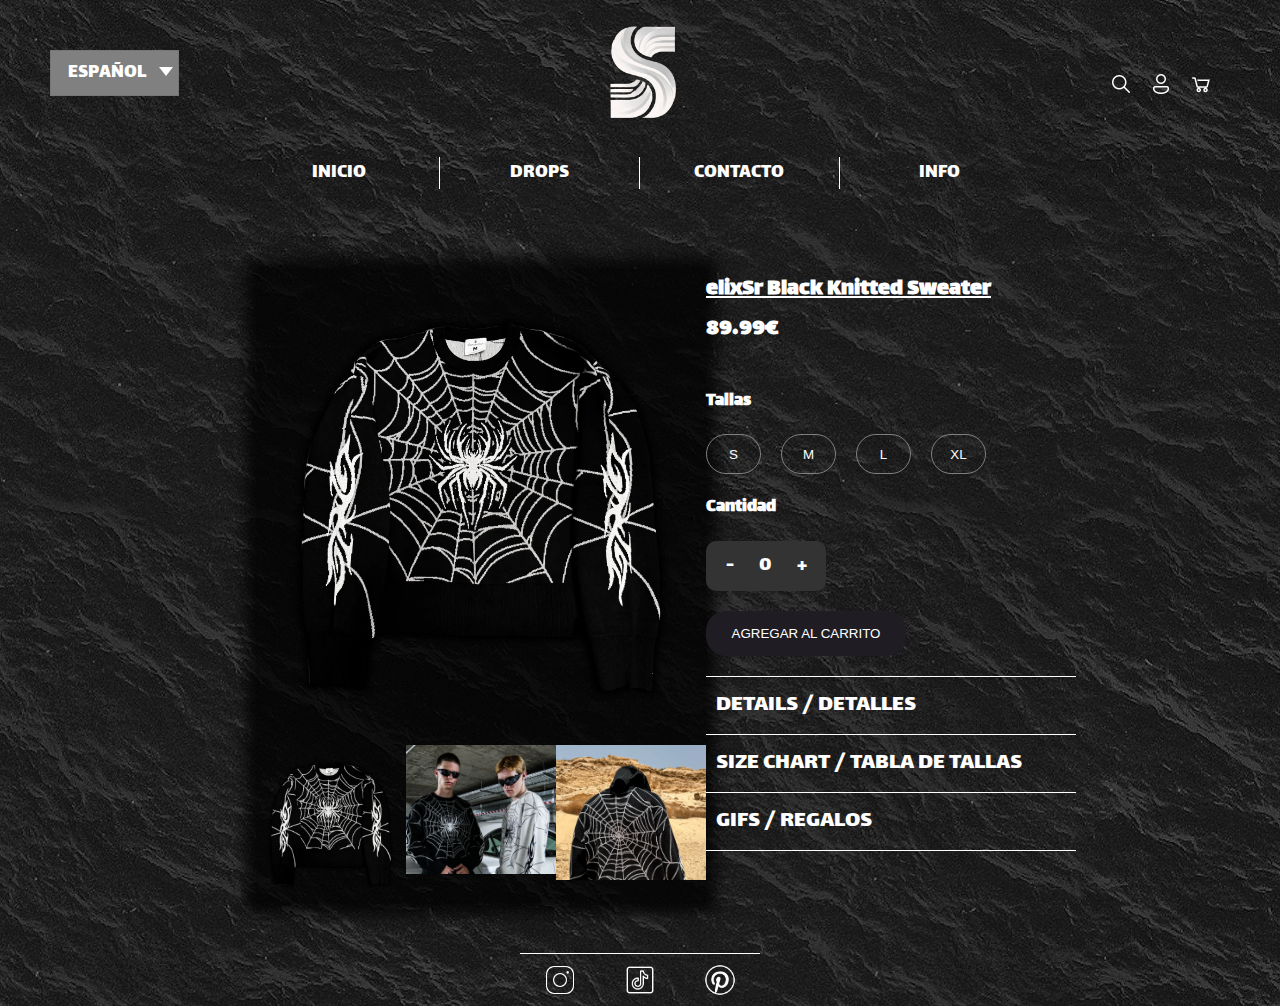
==== articulo.html @ 13c08aea "Archivos elixir" ====
<!DOCTYPE html>
<html lang="en">
<head>
    <meta charset="UTF-8">
    <meta name="viewport" content="width=device-width, initial-scale=1.0">
    <link rel="stylesheet" href="css/estilo.css">
    <link href='https://fonts.googleapis.com/css?family=Lalezar' rel='stylesheet'>
    <title>ElixSr shop</title>
    <link rel="shortcut icon" href="img/logo_elixSr_white.png" sizes="48x48" type="image/png">
</head>
<body id="articulo">
    <header>
        <select name="idioma" id="idioma">
            <option value="español">ESPAÑOL</option>
            <option value="ingles">INGLES</option>
            <option value="aleman">ALEMAN</option>
            <option value="frances">FRANCES</option>
        </select>
        <img src="img/logo_elixSr_white.png" alt="ElixSr White">
        <section>
            <img src="img/icono_busca_white.png" alt="Buscar">
            <img src="img/icono_perfil_white.png" alt="Perfil">
            <img src="img/icono_carrito_white.png" alt="Carrito">
        </section>
        <nav>
            <ul class="navegacion">
                <li><a href="index.html">INICIO</a></li>
                <li><a href="drop.html">DROPS</a></li>
                <li><a href="contacto.html">CONTACTO</a></li>
                <li><a href="info.html">INFO</a></li>
            </ul>
        </nav>
    </header>
    <main class="mainarticulo">
        <div class="todo">
            <section class="fotosArticulo">
                <img src="img/elixSr Black Knitted Sweater.png" alt="elixSr Black Knitted Sweater">
                <article class="fotosAlter"><img src="img/elixSr Black Knitted Sweater.png" alt="elixSr Black Knitted Sweater 1"></article>
                <article class="fotosAlter"><img src="img/img1.png" alt="elixSr Black Knitted Sweater 2"></article>
                <article class="fotosAlter"><img src="img/img2.png" alt="elixSr Black Knitted Sweater 3"></article>
            </section>
            <aside>
                <h2>elixSr Black Knitted Sweater</h2>
                <h2>89.99€</h2>
                <section class="tallas">
                    <h3>Tallas</h3>
                    <div>
                        <button class="botonTalla">S</button>
                        <button class="botonTalla">M</button>
                        <button class="botonTalla">L</button>
                        <button class="botonTalla">XL</button>
                    </div>
                </section>
                <section class="cantidad">
                    <h3>Cantidad</h3>
                    <div class="botonCantidad">
                        <span>-</span>
                        <span>0</span>
                        <span>+</span>
                    </div>
                    
                </section>
                <button class="boton-agregar">AGREGAR AL CARRITO</button>
                <div class="contenedorEnlacesArticulo">
                    <ul class="listaEnlacesArticulo">
                        <li class="enlaceArticulo">DETAILS / DETALLES</li>
                        <li class="enlaceArticulo">SIZE CHART / TABLA DE TALLAS</li>
                        <li class="enlaceArticulo">GIFS / REGALOS</li>
                    </ul>
                </div>
            </aside>
        </div>
    </main>
    <footer>
        <div>
            <img src="img/instagram.png" alt="Instagram">
            <img src="img/tiktok.png" alt="TikTok">
            <img src="img/pinterest.png" alt="Pinterest">
        </div>
    </footer>
</body>
</html>
---- css/estilo.css ----
html,
body {
    padding: 0;
    margin: 0;
    width: 100%;
    height: 100%;
    font-family: 'Lalezar';
    background-size: cover;
    background-repeat: no-repeat;
    color: white;
}

#index {
    background-image:
        linear-gradient(rgba(0, 0, 0, 0.5) 0%, rgba(0, 0, 0, 0.5) 60%),
        url('../img/bg_main.png');
    background-size: cover;
    background-attachment: fixed;
    background-repeat: no-repeat;
    height: 100vh;
    width: 100%;
}

#info {
    backdrop-filter: blur(5px);
    background-image:
        linear-gradient(rgba(0, 0, 0, 0.75) 0%, rgba(0, 0, 0, 0.75) 60%),
        url('../img/bg_info.png');
    background-size: cover;
    background-attachment: fixed;
    background-repeat: no-repeat;
    height: 100vh;
    width: 100%;
}

#drop {
    background-image:
        linear-gradient(rgba(0, 0, 0, 0.5) 0%, rgba(0, 0, 0, 0.5) 60%),
        url('../img/bg_drops.png');
    background-size: cover;
    background-attachment: fixed;
    background-repeat: no-repeat;
    height: 100vh;
    width: 100%;
}

#contacto {
    backdrop-filter: blur(5px);
    background-image:
        linear-gradient(rgba(0, 0, 0, 0.5) 0%, rgba(0, 0, 0, 0.5) 60%),
        url('../img/bg_contacto.png');
    background-size: cover;
    background-attachment: fixed;
    background-repeat: no-repeat;
    height: 100vh;
    width: 100%;
}

#articulo {
    background-image:
    
        url('../img/bg_articulo.png');
    background-size: cover;
    background-attachment: fixed;
    background-repeat: no-repeat;
    height: 100vh;
    width: 100%;
}

header a {
    color: white;
    text-decoration: none;
    font-size: 1.25em;
}

body a:hover {
    color: white;
    text-decoration: underline;
    text-underline-offset: 5px;
}

body a::after {
    color: white;
}

header {
    display: grid;
    grid-template-columns: 1fr 1fr 1fr;
    grid-template-rows: auto auto;
    flex-direction: row;
    padding-top: 0px;
    padding-left: 0px;
    width: 100%;
    gap: 0px;
}

header select {
    text-align: left;
    padding-left: 17px;
    margin-top: 50px;
    margin-left: 50px;
    font-family: 'Lalezar';
    font-size: 1.25em;
    width: 6.438em;
    height: 2.313em;
    color: white;
    background: gray url("../img/flecha.png") no-repeat 1.25em 1.25em;
    background-position: right 35%;
    appearance: none;
}

header img {
    margin: auto;
    width: 9.25em;
    height: 9.813em;
}

header section {
    justify-self: right;
    display: grid;
    grid-template-columns: 2.5em 2.5em 2.5em;
    margin-top: 10px;
    margin-right: 50px;
    width: 128.75px;
}

header section img {
    width: 1.5em;
    height: 1.5em;
}

nav {
    grid-column: span 3;
    justify-self: center;
}

nav ul {
    padding: 0;
    margin: 0;
    display: grid;
    grid-template-columns: 200px 200px 200px 200px;
    list-style: none;
}

nav ul li {
    text-align: center;
    position: relative;
    border-right: 1px white solid;

}

nav ul li:last-child {
    border: none;
}

.mainindex section {
    margin-top: 50px;
    display: grid;
    grid-template-columns: 300px 300px 300px;
    align-items: center;
    justify-content: center;
    position: relative;
    justify-content: center;
    width: 65%;
    justify-self: center;
    column-gap: 62px;
}

.mainindex section article {
    background-color: rgba(0, 0, 0, 0.74);
    box-shadow: 0 0 15px 10px rgba(0, 0, 0, 0.8);
    width: 300px;
    height: 300px;
}

.mainindex section article:nth-child(-n+3) {
    margin-bottom: 62px;
}

.mainindex section article img {
    max-width: 80%;
    display: block;
    margin: 0 auto;
}

.mainindex section article p {
    text-align: center;
}

.mainindex section a {
    color: white;
    text-decoration: none;
}

.mainindex section a:hover {
    color: white;
    text-decoration: underline;
    text-underline-offset: 5px;
}

.mainindex section a::after {
    color: white;
}

.todo {
    display: grid;
    grid-template-columns: 1fr 1fr;
    margin-top: 80px;
    width: 60%;
    justify-self: center;
}

.fotosArticulo {
    background-color: rgba(0, 0, 0, 0.74);
    box-shadow: 0 0 15px 10px rgba(0, 0, 0, 0.8);
    display: grid;
    grid-template-columns: 1fr 1fr 1fr;
    max-width: 500px;
}

.mainarticulo div section img {
    max-width: 100%;
    max-height: auto;
    grid-column: span 3;
}

.fotosAlter {
    width: 150px;
    overflow: hidden;
}

.fotosAlter img {
    width: 100%;
    height: auto;
    display: block;
}

aside h2:first-child {
    text-decoration: underline;
    line-height: 2px;
}

.tallas,
.cantidad {
    display: flex;
    flex-direction: column;
}

.tallas div {
    margin-top: 0px;
    display: flex;
    gap: 20px;
}

.botonTalla {
    text-align: center;
    background: none;
    color: #fff;
    border: 1px solid gray;
    width: 55px;
    height: 40px;
    border-radius: 20px;
    cursor: pointer;
}

.botonCantidad {
    display: inline-flex;
    background-color: #333;
    border-radius: 10px;
    padding: 5px 10px;
    align-items: center;
    justify-content: center;
    gap: 25px;
    font-size: 22px;
    cursor: pointer;
    max-width: 100px;
    height: 40px;
    margin-bottom: 20px;
}

.boton-agregar {
    background: #201c24;
    color: #fff;
    border: none;
    padding: 15px 20px;
    border-radius: 20px;
    cursor: pointer;
    width: 200PX;
}

.contenedorEnlacesArticulo {
    display: flex;
    flex-direction: column;
    gap: 10px;
    margin-top: 20px;
}

.listaEnlacesArticulo {
    list-style: none;
    padding: 0;
    margin: 0;
}

.enlaceArticulo:first-child {
    border-top: 1px solid #fff;
}

.enlaceArticulo {
    font-size: 1.5em;
    color: #fff;
    border-bottom: 1px solid #fff;
    padding: 10px 10px 10px;
    width: 350px;
}

.contador {
    margin: 10em;
    display: grid;
    grid-template-columns: 200px 200px 200px 200px;
    list-style: none;
    justify-content: center;
    padding: 0;
}

.contador li {
    text-align: center;
    position: relative;
    border-right: 1px white solid;
}

.contador li:last-child {
    border: none;
}

.numero {
    display: block;
    font-size: 6em;
    font-weight: bold;
}

.letra {
    display: block;
    font-size: 1.2em;
    text-decoration: underline;
    text-underline-offset: 5px;
    font-weight: bold;
}

.contenedorSorteo {
    text-align: center;
}

.botonSorteo {
    position: relative;
    display: inline-block;
}

.sorteoEmail {
    padding: 20px 40px 20px 20px;
    font-size: 15px;
    border: 1px solid #fff;
    border-radius: 5px;
    width: 250px;
    background-color: transparent;
    color: white;
}

.botonSorteo button {
    position: absolute;
    top: 50%;
    right: 10px;
    transform: translateY(-50%);
    background: none;
    border: none;
    cursor: pointer;
    padding: 0;
}

/***/
.contenedorFormulario {
    justify-self: center;
    padding: 20px 40px;
    border-radius: 8px;
    text-align: center;
    width: 100%;
    max-width: 500px;
}

form {
    display: flex;
    flex-direction: column;
    gap: 20px;
}

.formulario {
    display: flex;
    flex-direction: column;
    text-align: left;
}

.correoTelefono {
    display: flex;
    gap: 60px;
}

label {
    font-size: 20px;
    margin-bottom: 5px;
}

input, textarea {
    width: 100%;
    padding: 10px;
    font-size: 16px;
    border: 1px solid #fff;
    border-radius: 4px;
    background-color: transparent;
    color: white;
}

.enviarFormulario {
    align-self: center;
    padding: 10px 20px;
    width: 150px;
    font-size: 16px;
    background: transparent;
    border: 1px solid white;
    color: #fff;
    border-radius: 20px;
    cursor: pointer;
    font-weight: bold;
}

.info {
    justify-self: center;
    padding: 20px;
    max-width: 800px;
    text-align: center;
    border-radius: 10px;
}

h1 {
    font-size: 2.5em;
    margin-bottom: 20px;
}

p {
    font-size: 1.1em;
    margin-bottom: 20px;
    line-height: 1.6;
}

h2 {
    font-size: 1.5em;
    margin-top: 20px;
    font-weight: bold;
}

footer {
    position: relative;
    width: 100%;
    margin-top: 50px;
}

footer div {
    display: grid;
    grid-template-columns: 1fr 1fr 1fr;
    border-top: white 1px solid;
    max-width: 240px;
    margin: auto auto 20px auto;
}

footer img {
    margin: 10px;
    justify-self: center;
    max-width: 32px;
    max-height: 32px;
}
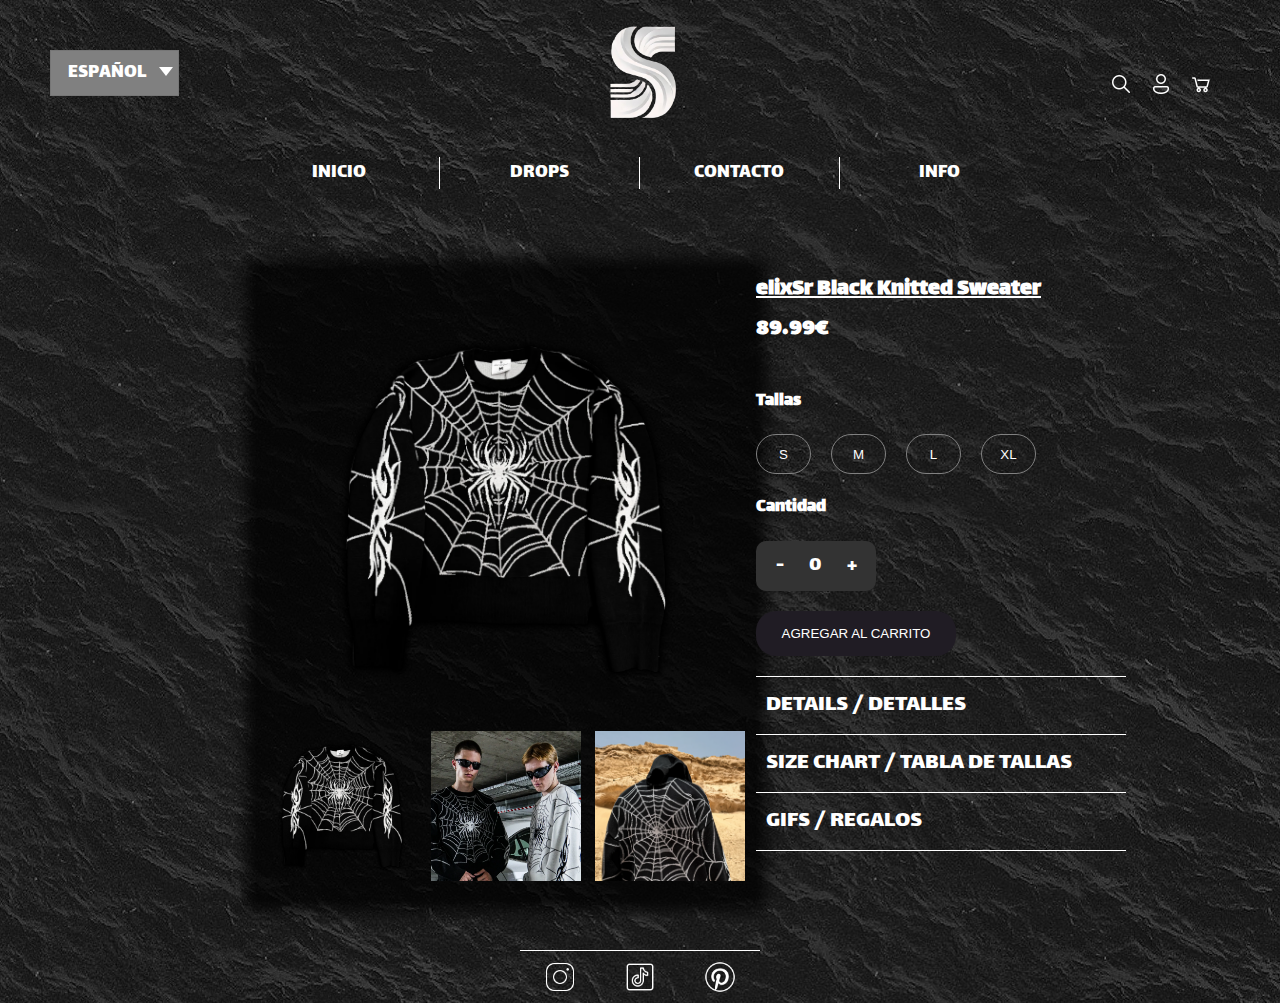
==== commit 346bdafa: "lightbox hecho" ====
--- a/articulo.html
+++ b/articulo.html
@@ -34,10 +34,23 @@
     <main class="mainarticulo">
         <div class="todo">
             <section class="fotosArticulo">
-                <img src="img/elixSr Black Knitted Sweater.png" alt="elixSr Black Knitted Sweater">
-                <article class="fotosAlter"><img src="img/elixSr Black Knitted Sweater.png" alt="elixSr Black Knitted Sweater 1"></article>
-                <article class="fotosAlter"><img src="img/img1.png" alt="elixSr Black Knitted Sweater 2"></article>
-                <article class="fotosAlter"><img src="img/img2.png" alt="elixSr Black Knitted Sweater 3"></article>
+                <!-- Inputs ocultos para controlar las imágenes -->
+                <input type="radio" name="gallery" id="foto1" checked hidden>
+                <input type="radio" name="gallery" id="foto2" hidden>
+                <input type="radio" name="gallery" id="foto3" hidden>            
+                <!-- Imagen destacada -->
+                <div class="imagen-destacada">
+                    <img src="img/elixSr Black Knitted Sweater.png" alt="Imagen destacada 1">
+                    <img src="img/img1.png" alt="Imagen destacada 2">
+                    <img src="img/img2.png" alt="Imagen destacada 3">
+                </div>
+            
+                <!-- Miniaturas -->
+                <div class="miniaturas">
+                    <label for="foto1"><img src="img/elixSr Black Knitted Sweater.png" alt="Miniatura 1"></label>
+                    <label for="foto2"><img src="img/img1.png" alt="Miniatura 2"></label>
+                    <label for="foto3"><img src="img/img2.png" alt="Miniatura 3"></label>
+                </div>
             </section>
             <aside>
                 <h2>elixSr Black Knitted Sweater</h2>
--- a/css/estilo.css
+++ b/css/estilo.css
@@ -211,12 +211,54 @@
 }
 
 .fotosArticulo {
+    width: 500px;
     background-color: rgba(0, 0, 0, 0.74);
     box-shadow: 0 0 15px 10px rgba(0, 0, 0, 0.8);
     display: grid;
-    grid-template-columns: 1fr 1fr 1fr;
-    max-width: 500px;
-}
+    grid-template-rows: auto auto;
+    gap: 20px;
+    justify-items: center;
+}
+
+.imagen-destacada {
+    padding-top: 40px;
+    position: relative;
+    width: 400px;
+    height: 400px;
+}
+
+.imagen-destacada img {
+    display: none;
+    width: 100%;
+    height: 100%;
+    object-fit: cover;
+}
+
+#foto1:checked ~ .imagen-destacada img:nth-child(1),
+#foto2:checked ~ .imagen-destacada img:nth-child(2),
+#foto3:checked ~ .imagen-destacada img:nth-child(3){
+    display: block;
+}
+
+.miniaturas {
+    display: flex;
+    gap: 10px;
+    justify-content: center;
+}
+
+.miniaturas img {
+    width: 150px;
+    height: 150px;
+    object-fit: cover;
+    cursor: pointer;
+    border: 2px solid transparent;
+    transition: border-color 0.3s;
+}
+
+.miniaturas img:hover {
+    border-color: white;
+}
+
 
 .mainarticulo div section img {
     max-width: 100%;
@@ -475,4 +517,78 @@
     justify-self: center;
     max-width: 32px;
     max-height: 32px;
-}+}
+.banner {
+    margin-top: 10px;
+    width: 100%;
+    background-color: rgba(0, 0, 0, 0.4);
+    backdrop-filter: blur(5px);
+}
+.carrusel {
+    position: relative;
+    margin: auto;
+    width: 80%;
+    max-width: 600px;
+    max-height: 300px;
+    overflow: hidden;
+    box-shadow: 0 4px 8px rgba(0, 0, 0, 0.2);
+}
+
+.pista-carrusel {
+    display: flex;
+    transition: transform 0.5s ease-in-out;
+}
+
+.foto-carrusel {
+    min-width: 100%;
+}
+
+.foto-carrusel img {
+    width: 100%;
+    display: block;
+}
+.boton-carrusel {
+    position: absolute;
+    top: 50%;
+    transform: translateY(-50%);
+    background-color: rgba(0, 0, 0, 0.5);
+    border: none;
+    color: white;
+    padding: 10px 15px;
+    cursor: pointer;
+    z-index: 10;
+    border-radius: 50%;
+    font-size: 18px;
+}
+
+.boton-carrusel.anterior {
+    left: 10px;
+}
+
+.boton-carrusel.siguiente {
+    right: 10px;
+}
+
+.boton-carrusel:hover {
+    background-color: rgba(0, 0, 0, 0.8);
+}
+
+input[type="radio"] {
+    display: none;
+}
+
+#foto1:checked ~ .pista-carrusel {
+    transform: translateX(0);
+}
+
+#foto2:checked ~ .pista-carrusel {
+    transform: translateX(-100%);
+}
+
+#foto3:checked ~ .pista-carrusel {
+    transform: translateX(-200%);
+}
+
+#foto4:checked ~ .pista-carrusel {
+    transform: translateX(-300%);
+}
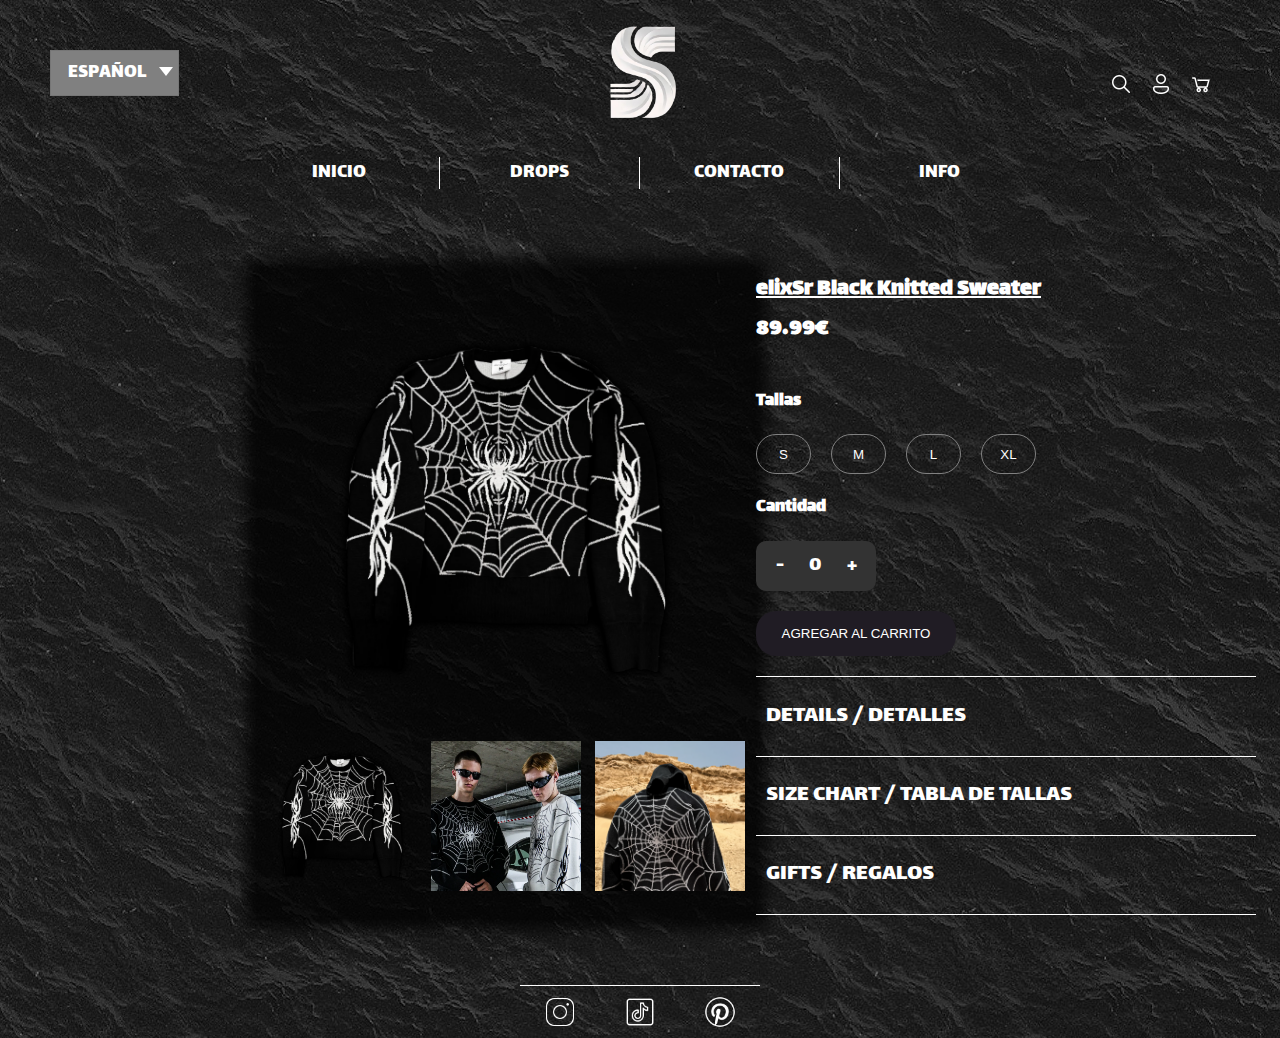
==== commit a3813c59: "acordeón hecho" ====
--- a/articulo.html
+++ b/articulo.html
@@ -71,14 +71,26 @@
                         <span>0</span>
                         <span>+</span>
                     </div>
-                    
                 </section>
                 <button class="boton-agregar">AGREGAR AL CARRITO</button>
                 <div class="contenedorEnlacesArticulo">
                     <ul class="listaEnlacesArticulo">
-                        <li class="enlaceArticulo">DETAILS / DETALLES</li>
-                        <li class="enlaceArticulo">SIZE CHART / TABLA DE TALLAS</li>
-                        <li class="enlaceArticulo">GIFS / REGALOS</li>
+                        <div id="lineaprimera"></div>
+                        <li id="detalles" class="enlaceArticulo detalles"><a href="#detalles">DETAILS / DETALLES</a></li>
+                        <div id="linea"></div>
+                        <div class="contenido-acordeon detalles">
+                            <p>Aquí están los detalles del artículo. Puedes incluir cualquier información relevante.</p>
+                        </div>
+                        <li id="tabla-tallas" class="enlaceArticulo tabla-tallas"><a href="#tabla-tallas">SIZE CHART / TABLA DE TALLAS</li></a>
+                        <div id="linea"></div>
+                        <div class="contenido-acordeon tabla-tallas">
+                            <p>Consulta la tabla de tallas para encontrar el tamaño adecuado.</p>
+                        </div>
+                        <li id="regalos" class="enlaceArticulo regalos"><a href="#regalos">GIFTS / REGALOS</a></li>
+                        <div id="linea"></div>
+                        <div class="contenido-acordeon regalos">
+                            <p>Descubre las opciones de regalos disponibles con este artículo.</p>
+                        </div>
                     </ul>
                 </div>
             </aside>
--- a/css/estilo.css
+++ b/css/estilo.css
@@ -212,6 +212,7 @@
 
 .fotosArticulo {
     width: 500px;
+    max-height: 650px;
     background-color: rgba(0, 0, 0, 0.74);
     box-shadow: 0 0 15px 10px rgba(0, 0, 0, 0.8);
     display: grid;
@@ -335,6 +336,7 @@
     flex-direction: column;
     gap: 10px;
     margin-top: 20px;
+    width: 500px;
 }
 
 .listaEnlacesArticulo {
@@ -343,17 +345,52 @@
     margin: 0;
 }
 
-.enlaceArticulo:first-child {
-    border-top: 1px solid #fff;
-}
-
+#linea{
+    border-bottom: 1px solid white;
+    height: 1px;
+}
+#lineaprimera{
+    border-top: 1px solid white;
+    height: 1px;
+    padding-bottom: 20px;
+}
 .enlaceArticulo {
+    padding-left: 10px;
     font-size: 1.5em;
     color: #fff;
-    border-bottom: 1px solid #fff;
-    padding: 10px 10px 10px;
-    width: 350px;
-}
+    cursor: pointer;
+    padding-bottom: 20px;
+}
+
+.enlaceArticulo a{
+    text-decoration: none;
+    color: #fff;
+    cursor: pointer;
+}
+
+.contenido-acordeon {
+    max-height: 0;
+    overflow: hidden;
+    transition: max-height 0.3s ease;
+    margin: 10px 0px;
+}
+
+.contenido-acordeon p {
+    margin: 10px 10px;
+}
+
+#detalles:target ~ .contenido-acordeon.detalles,
+#tabla-tallas:target ~ .contenido-acordeon.tabla-tallas,
+#regalos:target ~ .contenido-acordeon.regalos {
+    width: 500px;
+    max-height: 300px; 
+    border-bottom: 1px solid white;
+}
+#detalles:target ~ .contenido-acordeon.detalles,
+#tabla-tallas:target ~ .contenido-acordeon.tabla-tallas,
+#regalos:target ~ .contenido-acordeon.regalos {
+    max-height: 300px; 
+}   
 
 .contador {
     margin: 10em;
